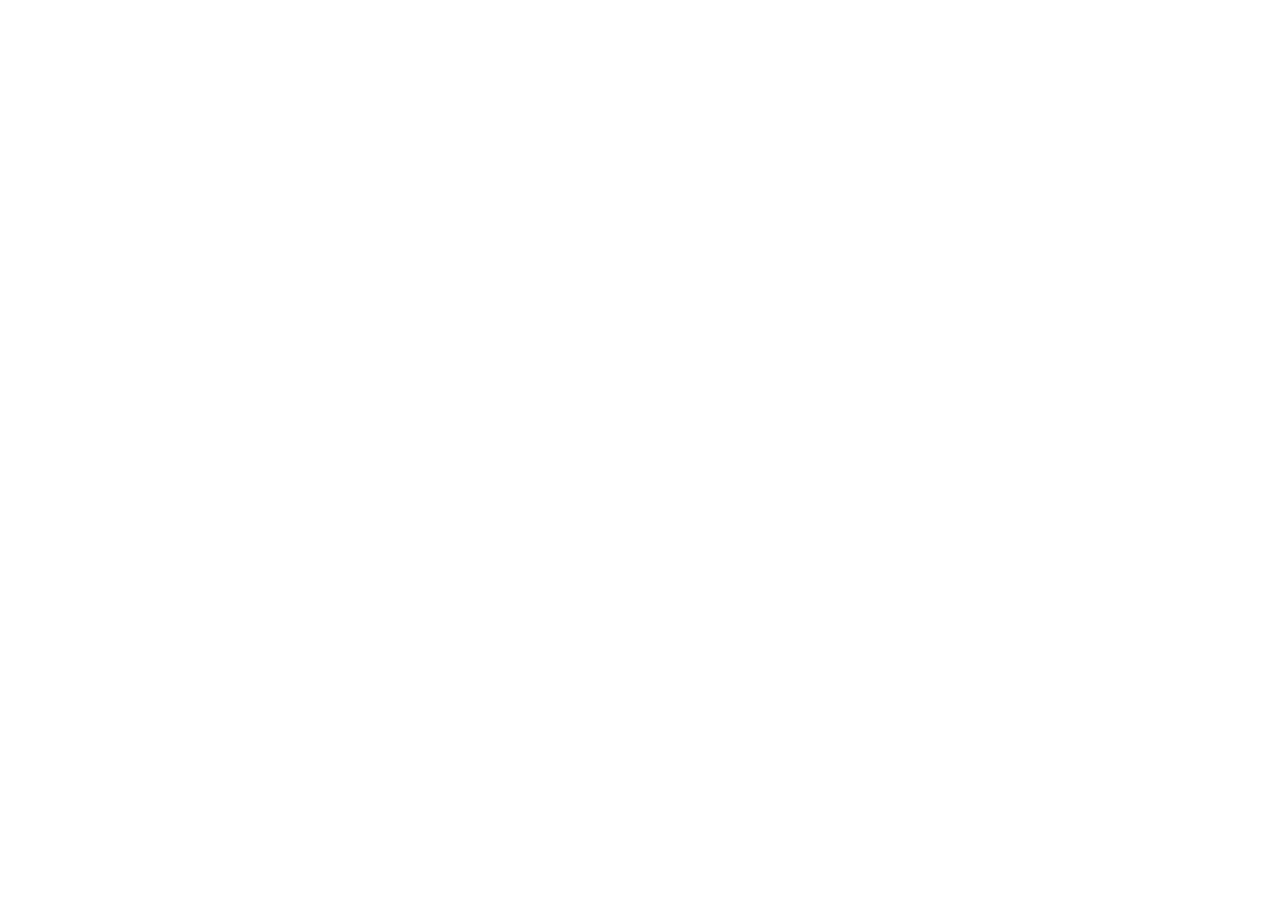
==== index.html @ 9ef81ae2 "Init : création du dépôt, arborescence des fichiers et structure  HTML de base" ====
<!DOCTYPE html>
<html lang="fr">
<head>
    <meta charset="UTF-8">
    <meta name="viewport" content="width=device-width, initial-scale=1.0">
    <title>Africonnet</title>
</head>
<body>
    
</body>
</html>
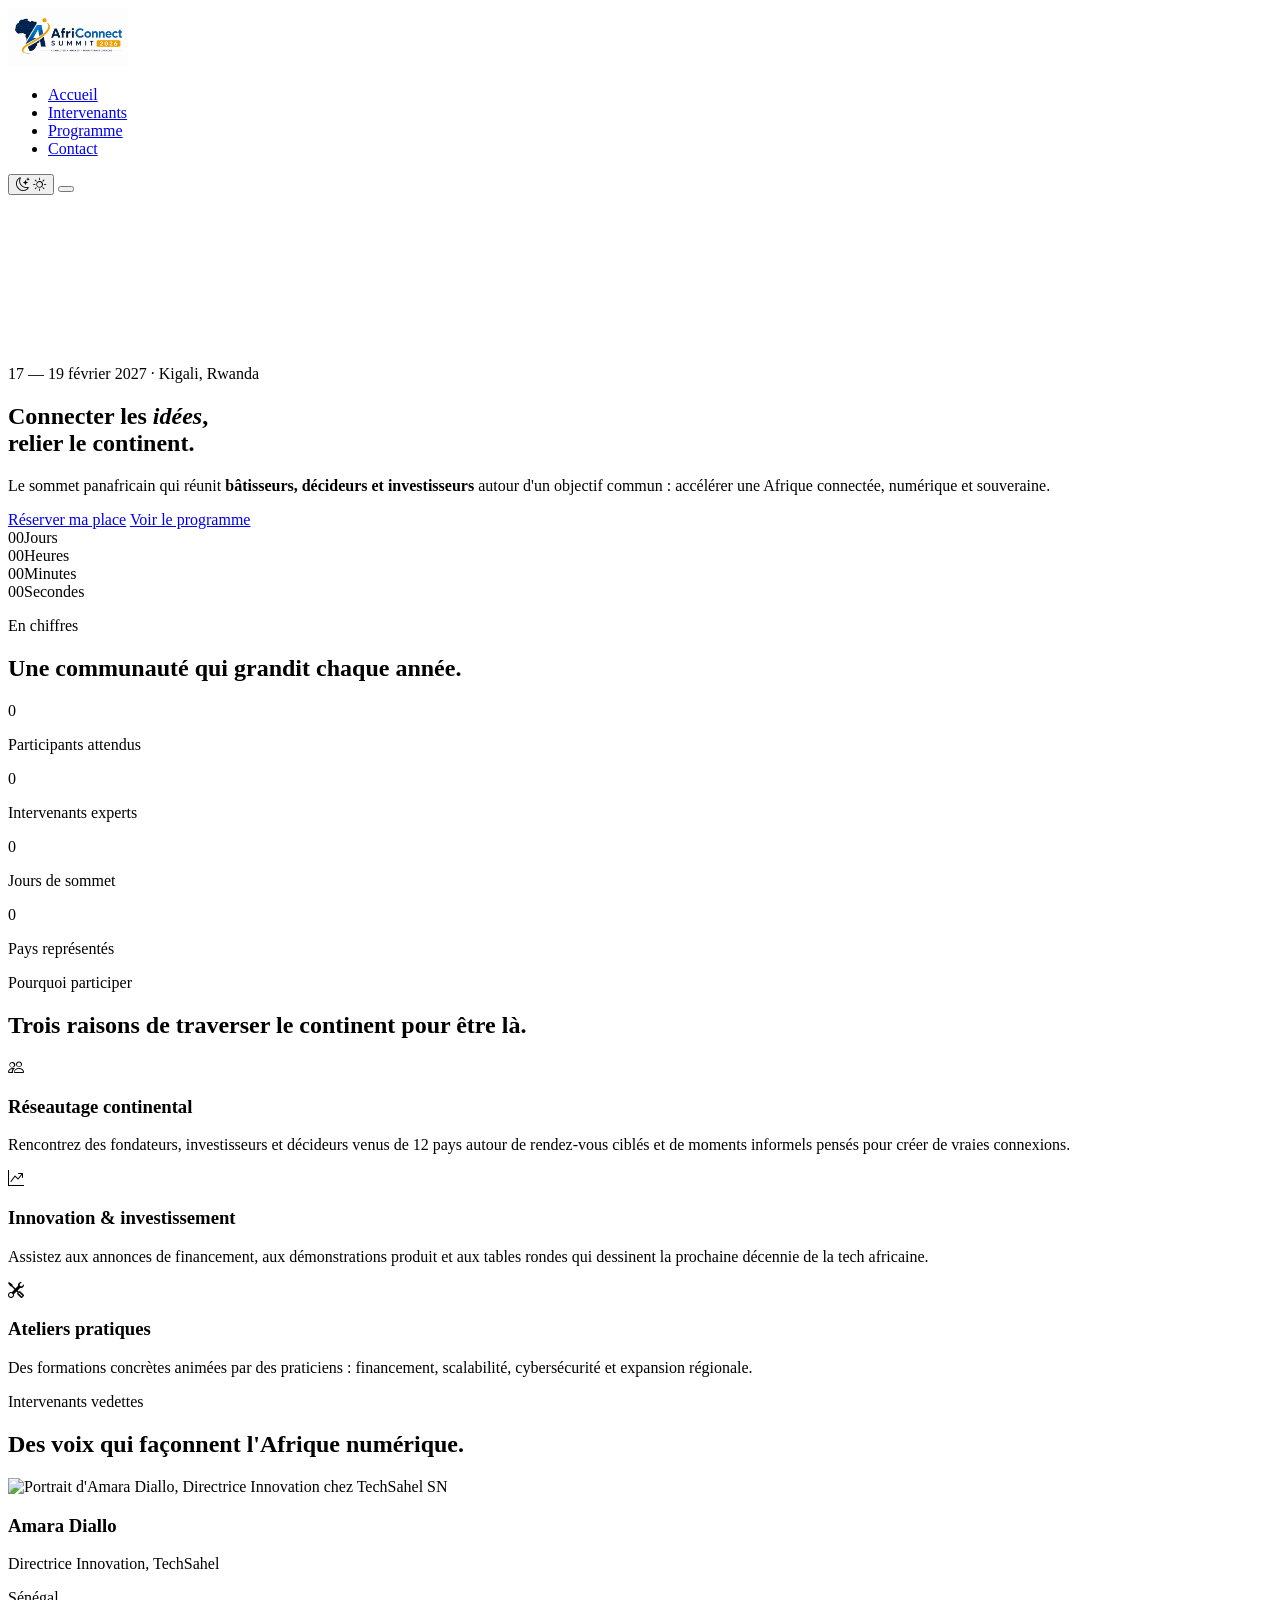
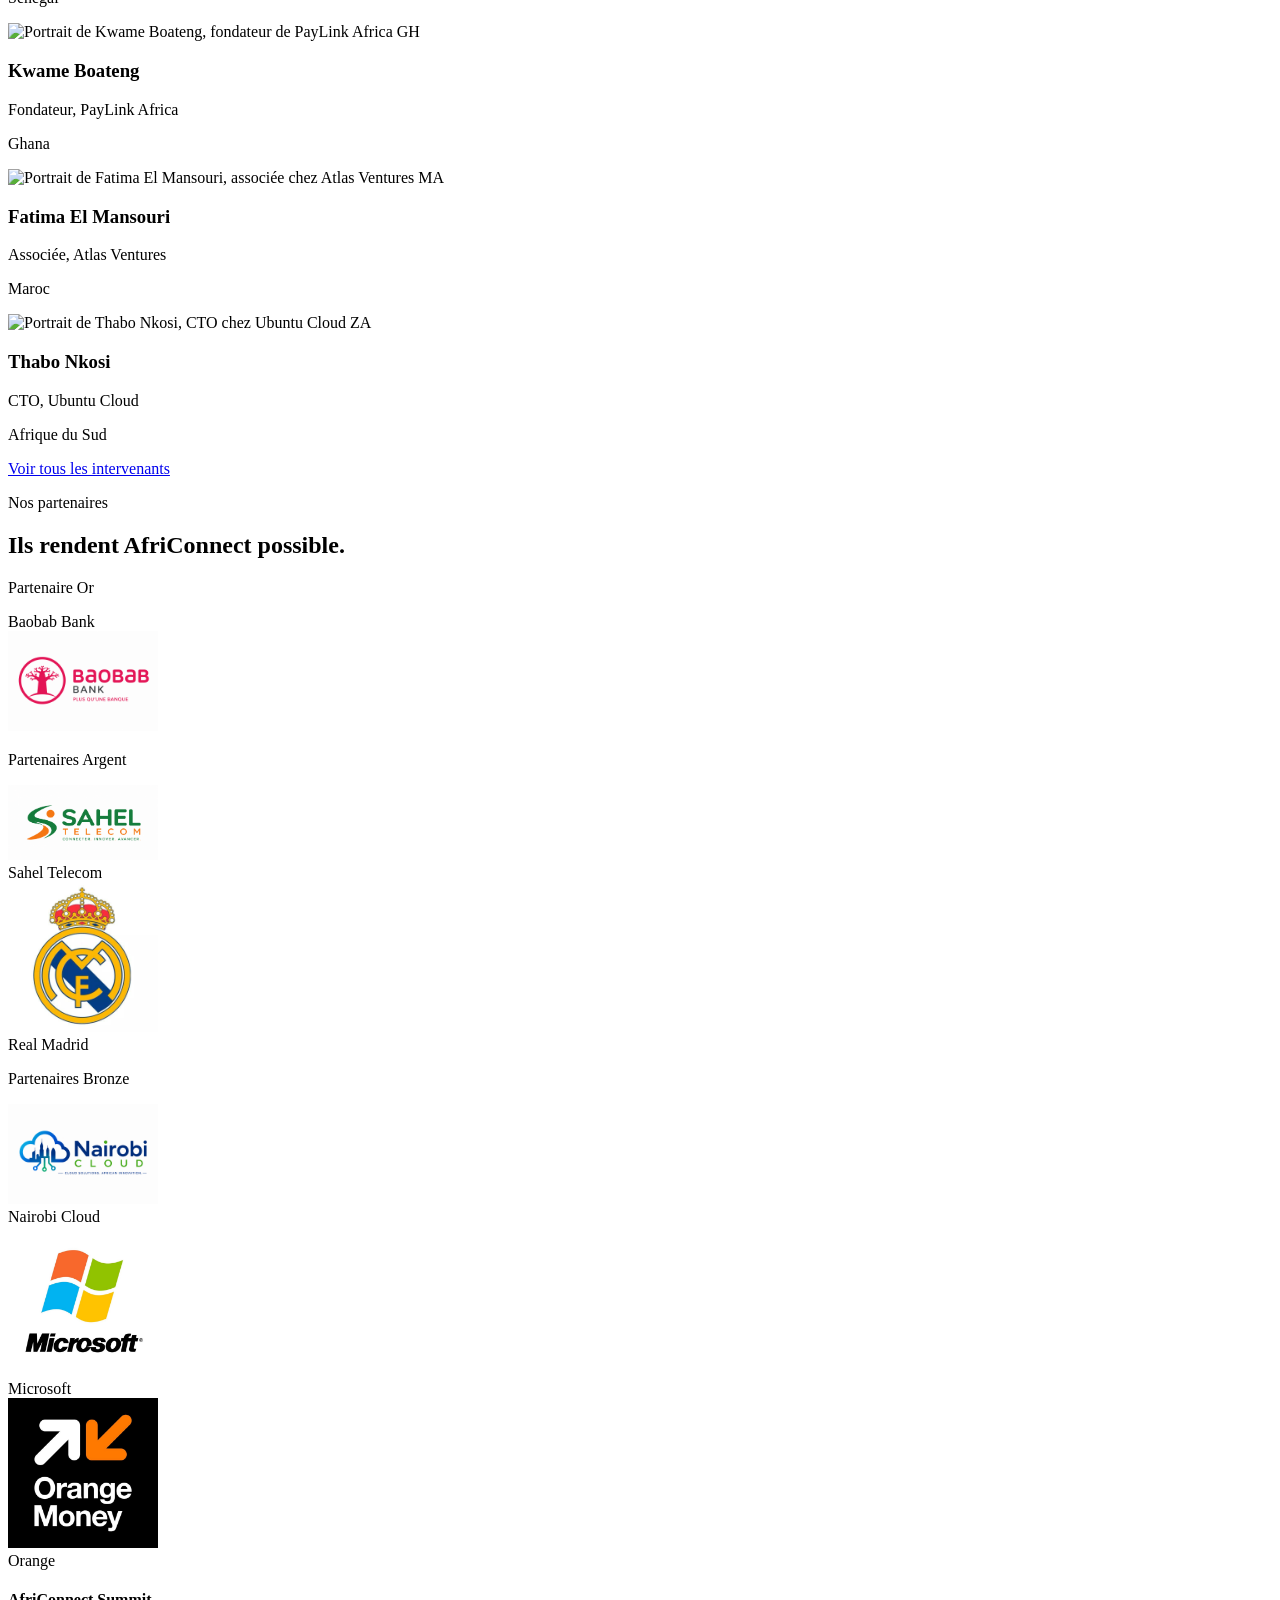
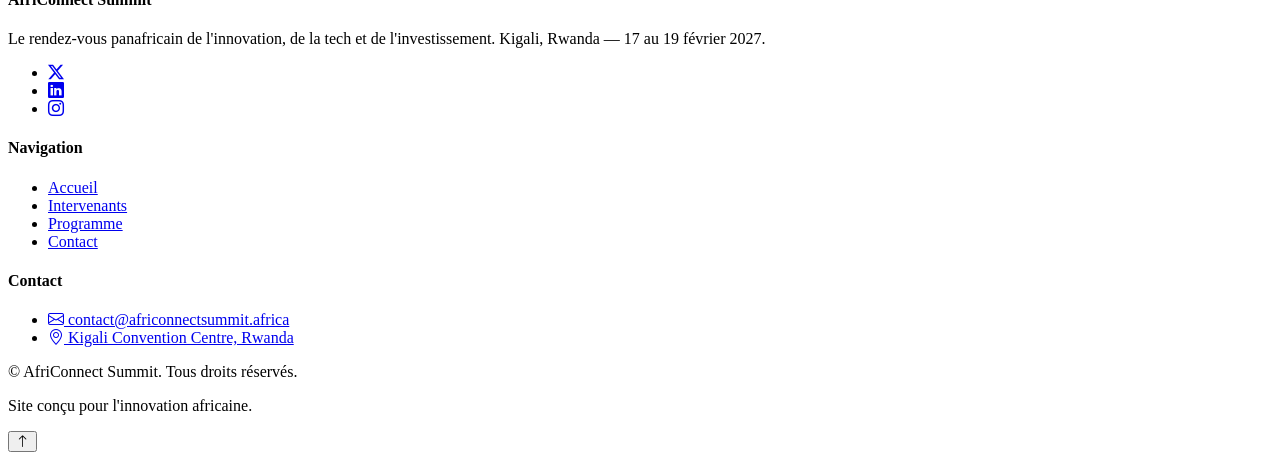
==== commit ac91d3d5: "structures des 4 pages htm" ====
--- a/index.html
+++ b/index.html
@@ -1,11 +1,288 @@
 <!DOCTYPE html>
-<html lang="fr">
+<html lang="fr" data-theme="dark">
 <head>
-    <meta charset="UTF-8">
-    <meta name="viewport" content="width=device-width, initial-scale=1.0">
-    <title>Africonnet</title>
+  <meta charset="UTF-8">
+  <meta name="viewport" content="width=device-width, initial-scale=1.0">
+  <title>AfriConnect Summit 2026 — Accueil</title>
+
+  <!-- Google Fonts : Fraunces (titres) + Inter (corps) + IBM Plex Mono (données) -->
+  <link rel="preconnect" href="https://fonts.googleapis.com">
+  <link rel="preconnect" href="https://fonts.gstatic.com" crossorigin>
+  <link href="https://fonts.googleapis.com/css2?family=Fraunces:ital,opsz,wght@0,9..144,400;0,9..144,500;0,9..144,600;0,9..144,700;1,9..144,500&family=Inter:wght@400;500;600;700&family=IBM+Plex+Mono:wght@400;500;600&display=swap" rel="stylesheet">
+
+  <!-- Bootstrap Icons (CDN) -->
+  <link rel="stylesheet" href="https://cdn.jsdelivr.net/npm/bootstrap-icons@1.11.3/font/bootstrap-icons.min.css">
+
+  <!-- Feuille de style -->
+  <link rel="stylesheet" href="css/style.css">
 </head>
 <body>
-    
+
+  <!-- ===================== HEADER / NAVIGATION ===================== -->
+  <header class="site-header">
+    <nav class="navbar" aria-label="Navigation principale">
+      <a href="index.html" class="logo"></a>
+      <img src="image/image.png" alt="logo" width="120">
+       
+      </a>
+
+      <ul class="nav-links" id="navLinks">
+        <li><a href="index.html" class="active">Accueil</a></li>
+        <li><a href="intervenants.html">Intervenants</a></li>
+        <li><a href="programme.html">Programme</a></li>
+        <li><a href="contact.html">Contact</a></li>
+      </ul>
+
+      <div class="nav-actions">
+        <button class="theme-toggle" id="themeToggle" aria-label="Basculer le mode sombre / clair">
+          <i class="bi bi-moon-stars icon-moon" aria-hidden="true"></i>
+          <i class="bi bi-sun icon-sun" aria-hidden="true"></i>
+        </button>
+        <button class="burger" id="burger" aria-label="Ouvrir le menu" aria-expanded="false">
+          <span></span><span></span><span></span>
+        </button>
+      </div>
+    </nav>
+  </header>
+
+  <main>
+    <!-- ===================== HERO ===================== -->
+    <section class="hero" id="accueil">
+      <svg id="constellation" aria-hidden="true"></svg>
+      <div class="wrap hero-grid">
+        <div class="hero-content">
+          <p class="eyebrow">17 — 19 février 2027 · Kigali, Rwanda</p>
+          <h1>Connecter les <em>idées</em>,<br>relier le continent.</h1>
+          <p class="sub">Le sommet panafricain qui réunit <strong>bâtisseurs, décideurs et investisseurs</strong> autour d'un objectif commun&nbsp;: accélérer une Afrique connectée, numérique et souveraine.</p>
+
+          <div class="cta-row">
+            <a href="#inscription" class="btn btn-primary">Réserver ma place</a>
+            <a href="programme.html" class="btn btn-ghost">Voir le programme</a>
+          </div>
+
+          <!-- Compte à rebours temps réel vers la date de la conférence -->
+          <div class="countdown" id="countdown">
+            <div class="cd-block"><span class="cd-num" id="cd-days">00</span><span class="cd-label">Jours</span></div>
+            <div class="cd-block"><span class="cd-num" id="cd-hours">00</span><span class="cd-label">Heures</span></div>
+            <div class="cd-block"><span class="cd-num" id="cd-min">00</span><span class="cd-label">Minutes</span></div>
+            <div class="cd-block"><span class="cd-num" id="cd-sec">00</span><span class="cd-label">Secondes</span></div>
+          </div>
+        </div>
+      </div>
+    </section>
+
+    <div class="signal-divider" aria-hidden="true"></div>
+
+    <!-- ===================== CHIFFRES CLÉS ===================== -->
+    <section class="stats" id="chiffres">
+      <div class="wrap">
+        <div class="section-head reveal">
+          <p class="eyebrow">En chiffres</p>
+          <h2>Une communauté qui grandit chaque année.</h2>
+        </div>
+
+        <div class="stats-grid reveal">
+          <article class="stat-card">
+            <p class="stat-num" data-target="1200" data-prefix="+">0</p>
+            <p class="stat-label">Participants attendus</p>
+          </article>
+          <article class="stat-card">
+            <p class="stat-num" data-target="48">0</p>
+            <p class="stat-label">Intervenants experts</p>
+          </article>
+          <article class="stat-card">
+            <p class="stat-num" data-target="3">0</p>
+            <p class="stat-label">Jours de sommet</p>
+          </article>
+          <article class="stat-card">
+            <p class="stat-num" data-target="12">0</p>
+            <p class="stat-label">Pays représentés</p>
+          </article>
+        </div>
+      </div>
+    </section>
+
+    <!-- ===================== POURQUOI PARTICIPER ===================== -->
+    <section class="why" id="pourquoi">
+      <div class="wrap">
+        <div class="section-head reveal">
+          <p class="eyebrow">Pourquoi participer</p>
+          <h2>Trois raisons de traverser le continent pour être là.</h2>
+        </div>
+
+        <div class="why-grid reveal">
+          <article class="why-card">
+            <div class="why-icon"><i class="bi bi-people" aria-hidden="true"></i></div>
+            <h3>Réseautage continental</h3>
+            <p>Rencontrez des fondateurs, investisseurs et décideurs venus de 12 pays autour de rendez-vous ciblés et de moments informels pensés pour créer de vraies connexions.</p>
+          </article>
+          <article class="why-card">
+            <div class="why-icon"><i class="bi bi-graph-up-arrow" aria-hidden="true"></i></div>
+            <h3>Innovation & investissement</h3>
+            <p>Assistez aux annonces de financement, aux démonstrations produit et aux tables rondes qui dessinent la prochaine décennie de la tech africaine.</p>
+          </article>
+          <article class="why-card">
+            <div class="why-icon"><i class="bi bi-tools" aria-hidden="true"></i></div>
+            <h3>Ateliers pratiques</h3>
+            <p>Des formations concrètes animées par des praticiens&nbsp;: financement, scalabilité, cybersécurité et expansion régionale.</p>
+          </article>
+        </div>
+      </div>
+    </section>
+
+    <div class="signal-divider" aria-hidden="true"></div>
+
+    <!-- ===================== INTERVENANTS VEDETTES ===================== -->
+    <section class="speakers" id="intervenants-vedettes">
+      <div class="wrap">
+        <div class="section-head reveal">
+          <p class="eyebrow">Intervenants vedettes</p>
+          <h2>Des voix qui façonnent l'Afrique numérique.</h2>
+        </div>
+
+        <div class="speakers-grid reveal">
+          <article class="speaker-card">
+            <div class="speaker-photo">
+              <img src="https://i.pravatar.cc/400?img=32" alt="Portrait d'Amara Diallo, Directrice Innovation chez TechSahel">
+              <span class="speaker-flag">SN</span>
+            </div>
+            <div class="speaker-info">
+              <h3>Amara Diallo</h3>
+              <p class="speaker-role">Directrice Innovation, TechSahel</p>
+              <p class="speaker-country">Sénégal</p>
+            </div>
+          </article>
+          <article class="speaker-card">
+            <div class="speaker-photo">
+              <img src="https://i.pravatar.cc/400?img=14" alt="Portrait de Kwame Boateng, fondateur de PayLink Africa">
+              <span class="speaker-flag">GH</span>
+            </div>
+            <div class="speaker-info">
+              <h3>Kwame Boateng</h3>
+              <p class="speaker-role">Fondateur, PayLink Africa</p>
+              <p class="speaker-country">Ghana</p>
+            </div>
+          </article>
+          <article class="speaker-card">
+            <div class="speaker-photo">
+              <img src="https://i.pravatar.cc/400?img=47" alt="Portrait de Fatima El Mansouri, associée chez Atlas Ventures">
+              <span class="speaker-flag">MA</span>
+            </div>
+            <div class="speaker-info">
+              <h3>Fatima El Mansouri</h3>
+              <p class="speaker-role">Associée, Atlas Ventures</p>
+              <p class="speaker-country">Maroc</p>
+            </div>
+          </article>
+          <article class="speaker-card">
+            <div class="speaker-photo">
+              <img src="https://i.pravatar.cc/400?img=53" alt="Portrait de Thabo Nkosi, CTO chez Ubuntu Cloud">
+              <span class="speaker-flag">ZA</span>
+            </div>
+            <div class="speaker-info">
+              <h3>Thabo Nkosi</h3>
+              <p class="speaker-role">CTO, Ubuntu Cloud</p>
+              <p class="speaker-country">Afrique du Sud</p>
+            </div>
+          </article>
+        </div>
+
+        <div class="center-cta reveal">
+          <a href="intervenants.html" class="btn btn-ghost">Voir tous les intervenants</a>
+        </div>
+      </div>
+    </section>
+
+    <div class="signal-divider" aria-hidden="true"></div>
+
+    <!-- ===================== SPONSORS ===================== -->
+    <section class="sponsors" id="sponsors">
+      <div class="wrap">
+        <div class="section-head reveal">
+          <p class="eyebrow">Nos partenaires</p>
+          <h2>Ils rendent AfriConnect possible.</h2>
+        </div>
+
+        <div class="sponsors-tiers reveal">
+          <div class="tier tier-or">
+            <p class="tier-label tier-label-or">Partenaire Or</p>
+            <div class="tier-row">
+              <article class="sponsor-chip">Baobab Bank</article>
+              <img src="image/63b1e19d-c5be-4657-a213-4eeb3ec5b411.png" alt="Baobab Bank" width="150">
+            </div>
+          </div>
+
+          <div class="tier tier-argent">
+            <p class="tier-label">Partenaires Argent</p>
+            <div class="tier-row">
+              <img src="image/sahel.png" alt="sahel" width="150">
+              <article class="sponsor-chip">Sahel Telecom</article>
+              <img src="image/Real .jpeg" alt="Real Madrid" width="150">
+              <article class="sponsor-chip">Real Madrid</article>
+            </div>
+          </div>
+
+          <div class="tier tier-bronze">
+            <p class="tier-label">Partenaires Bronze</p>
+            <div class="tier-row">
+              <img src="image/06bef856-990f-41c0-9e07-9093f6807598.png" alt="Nairobi Cloud" width="150">
+               <article class="sponsor-chip">Nairobi Cloud</article>
+               <img src="image/Real.jpeg" alt="Real" width="150 ">
+              <article class="sponsor-chip">Microsoft</article>
+              <img src="image/orange.jpeg" alt="orange" width="150">
+              <article class="sponsor-chip">Orange</article>
+            </div>
+          </div>
+        </div>
+      </div>
+    </section>
+  </main>
+
+  <!-- ===================== FOOTER ===================== -->
+  <footer class="site-footer" id="inscription">
+    <div class="wrap">
+      <div class="footer-grid">
+        <div class="footer-col">
+          <h4>AfriConnect Summit</h4>
+          <p>Le rendez-vous panafricain de l'innovation, de la tech et de l'investissement. Kigali, Rwanda — 17 au 19 février 2027.</p>
+          <ul class="socials">
+            <li><a href="#" aria-label="X / Twitter"><i class="bi bi-twitter-x" aria-hidden="true"></i></a></li>
+            <li><a href="#" aria-label="LinkedIn"><i class="bi bi-linkedin" aria-hidden="true"></i></a></li>
+            <li><a href="#" aria-label="Instagram"><i class="bi bi-instagram" aria-hidden="true"></i></a></li>
+          </ul>
+        </div>
+
+        <div class="footer-col">
+          <h4>Navigation</h4>
+          <ul>
+            <li><a href="index.html">Accueil</a></li>
+            <li><a href="intervenants.html">Intervenants</a></li>
+            <li><a href="programme.html">Programme</a></li>
+            <li><a href="contact.html">Contact</a></li>
+          </ul>
+        </div>
+
+        <div class="footer-col">
+          <h4>Contact</h4>
+          <ul>
+            <li><a href="mailto:contact@africonnectsummit.africa"><i class="bi bi-envelope" aria-hidden="true"></i> contact@africonnectsummit.africa</a></li>
+            <li><a href="contact.html"><i class="bi bi-geo-alt" aria-hidden="true"></i> Kigali Convention Centre, Rwanda</a></li>
+          </ul>
+        </div>
+      </div>
+
+      <div class="footer-bottom">
+        <p>© <span id="year"></span> AfriConnect Summit. Tous droits réservés.</p>
+        <p>Site conçu pour l'innovation africaine.</p>
+      </div>
+    </div>
+  </footer>
+
+  <button id="back-to-top" aria-label="Retour en haut">
+    <i class="bi bi-arrow-up" aria-hidden="true"></i>
+  </button>
+
+  <!-- Script unique -->
+  <script src="js/script.js"></script>
 </body>
 </html>
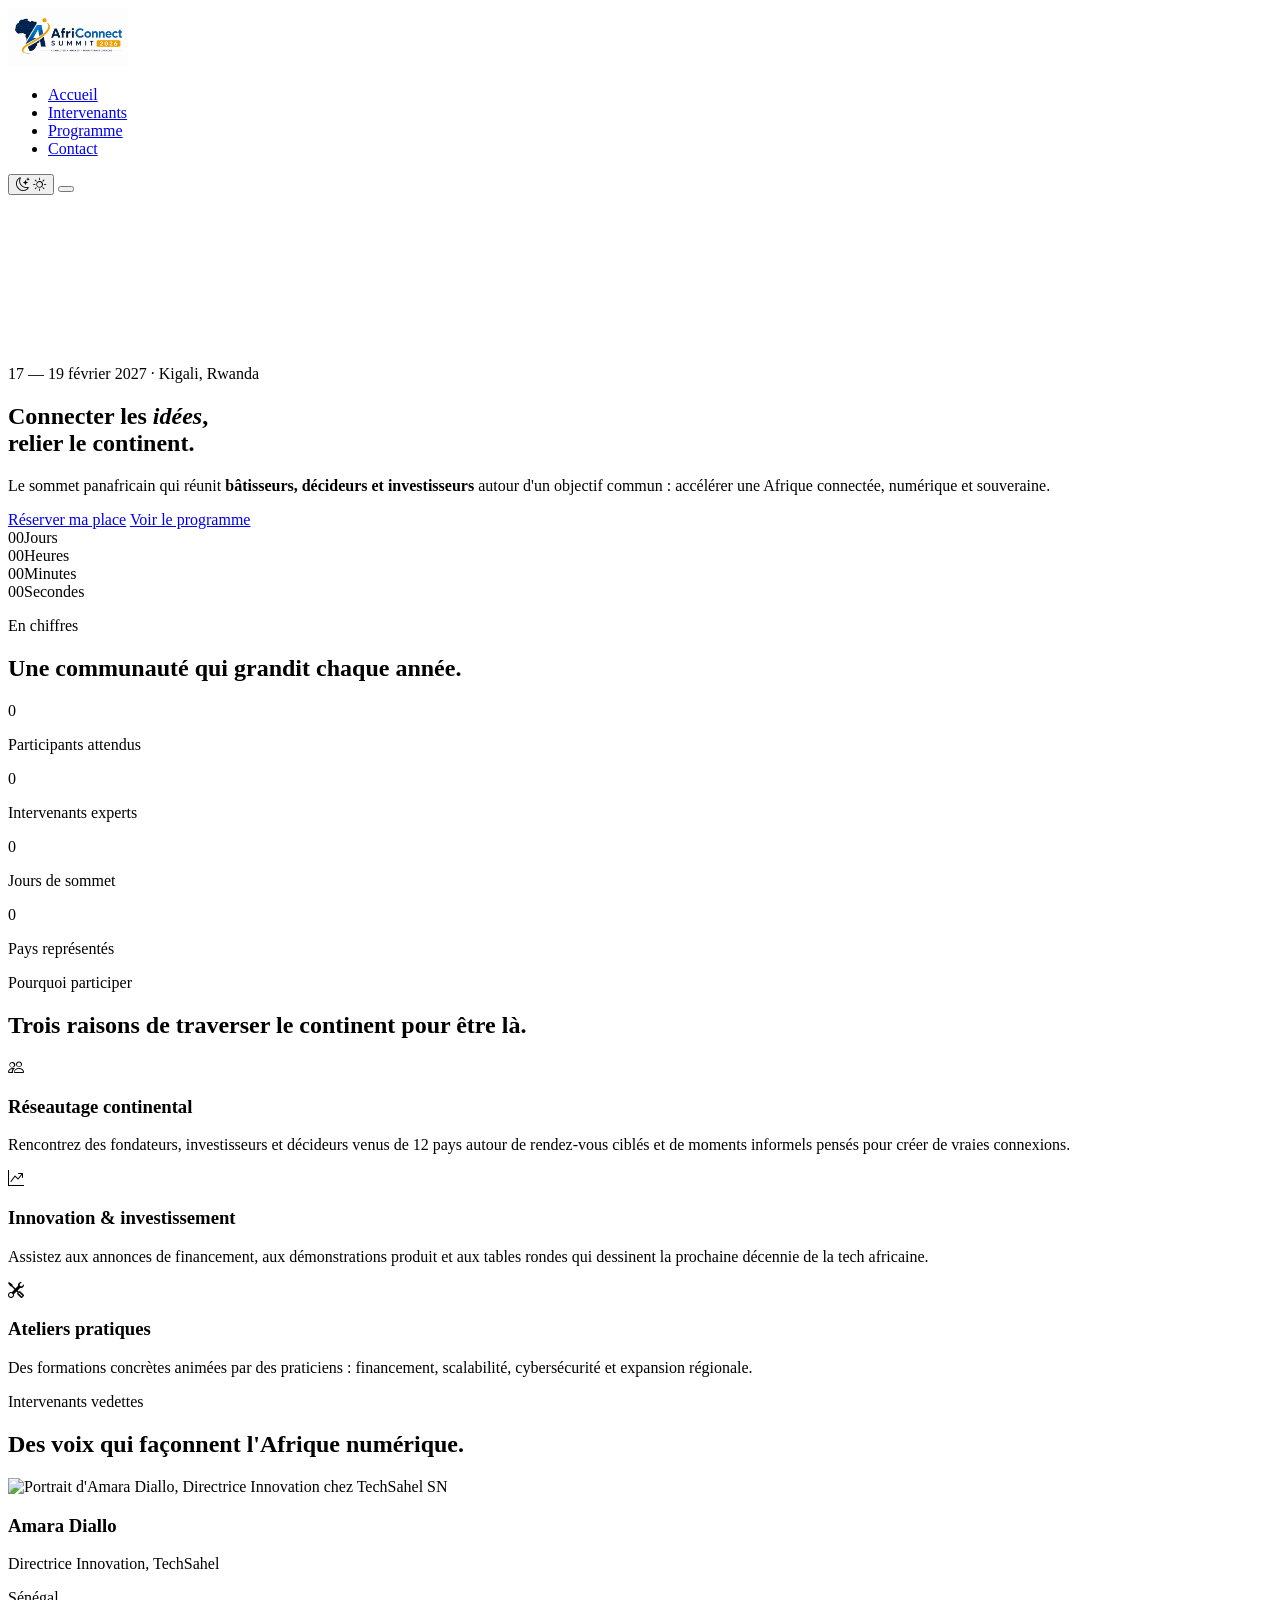
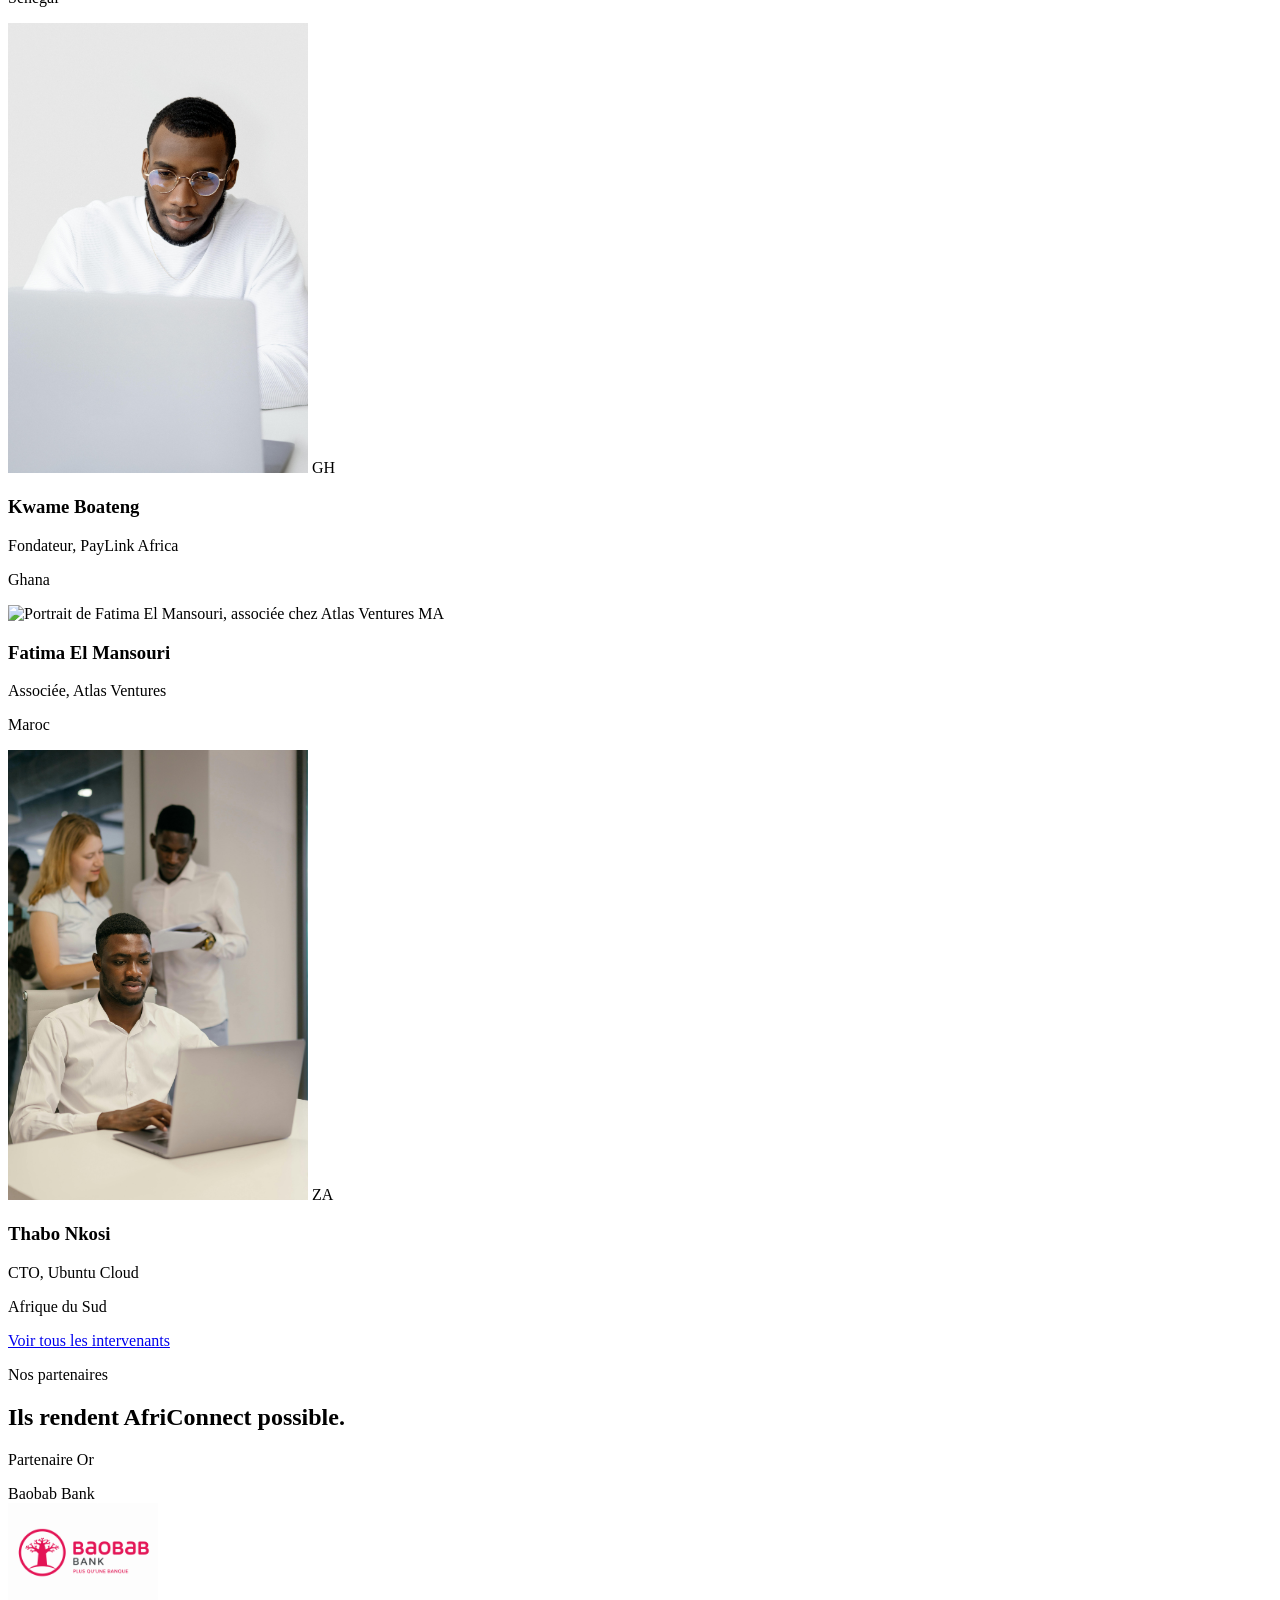
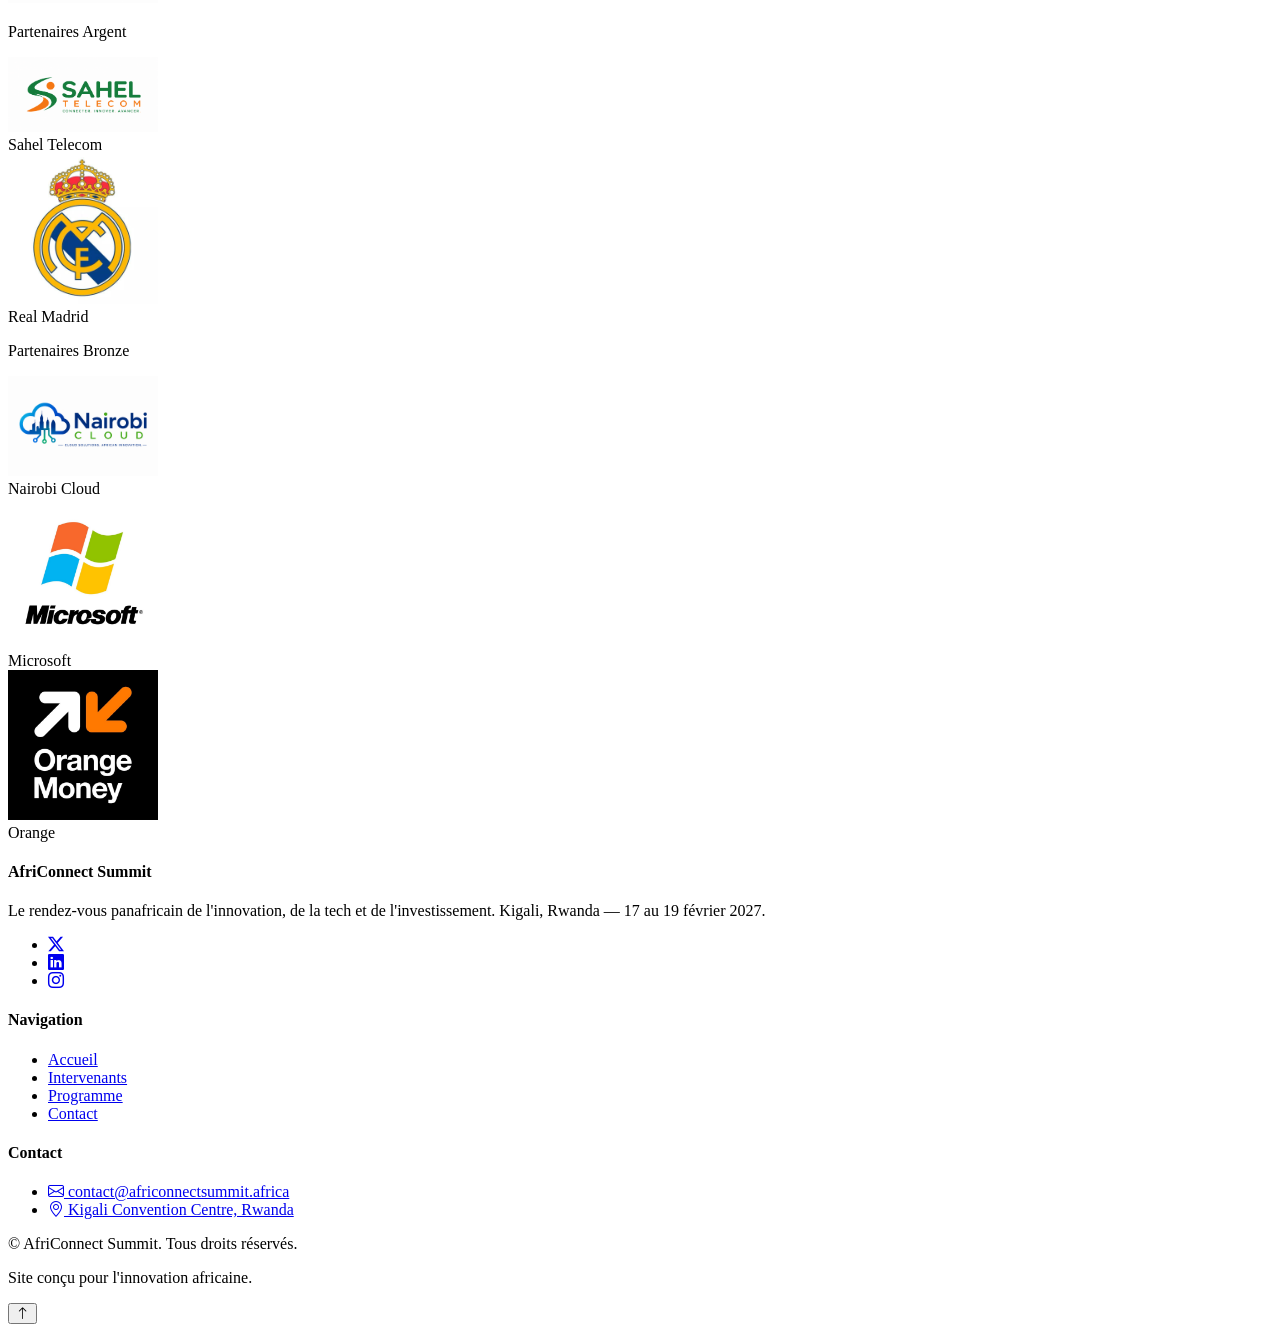
==== commit 54980983: "Structures des 4 pages html + mes modifs" ====
--- a/index.html
+++ b/index.html
@@ -154,7 +154,7 @@
           </article>
           <article class="speaker-card">
             <div class="speaker-photo">
-              <img src="https://i.pravatar.cc/400?img=14" alt="Portrait de Kwame Boateng, fondateur de PayLink Africa">
+              <img src="image/pexels-anna-nekrashevich-6801684.jpg" alt="Portrait de Kwame Boateng, fondateur de PayLink Africa" width="300">
               <span class="speaker-flag">GH</span>
             </div>
             <div class="speaker-info">
@@ -176,7 +176,7 @@
           </article>
           <article class="speaker-card">
             <div class="speaker-photo">
-              <img src="https://i.pravatar.cc/400?img=53" alt="Portrait de Thabo Nkosi, CTO chez Ubuntu Cloud">
+              <img src="image/pexels-mikhail-nilov-9301868.jpg" alt="Portrait de Thabo Nkosi, CTO chez Ubuntu Cloud" width="300">
               <span class="speaker-flag">ZA</span>
             </div>
             <div class="speaker-info">
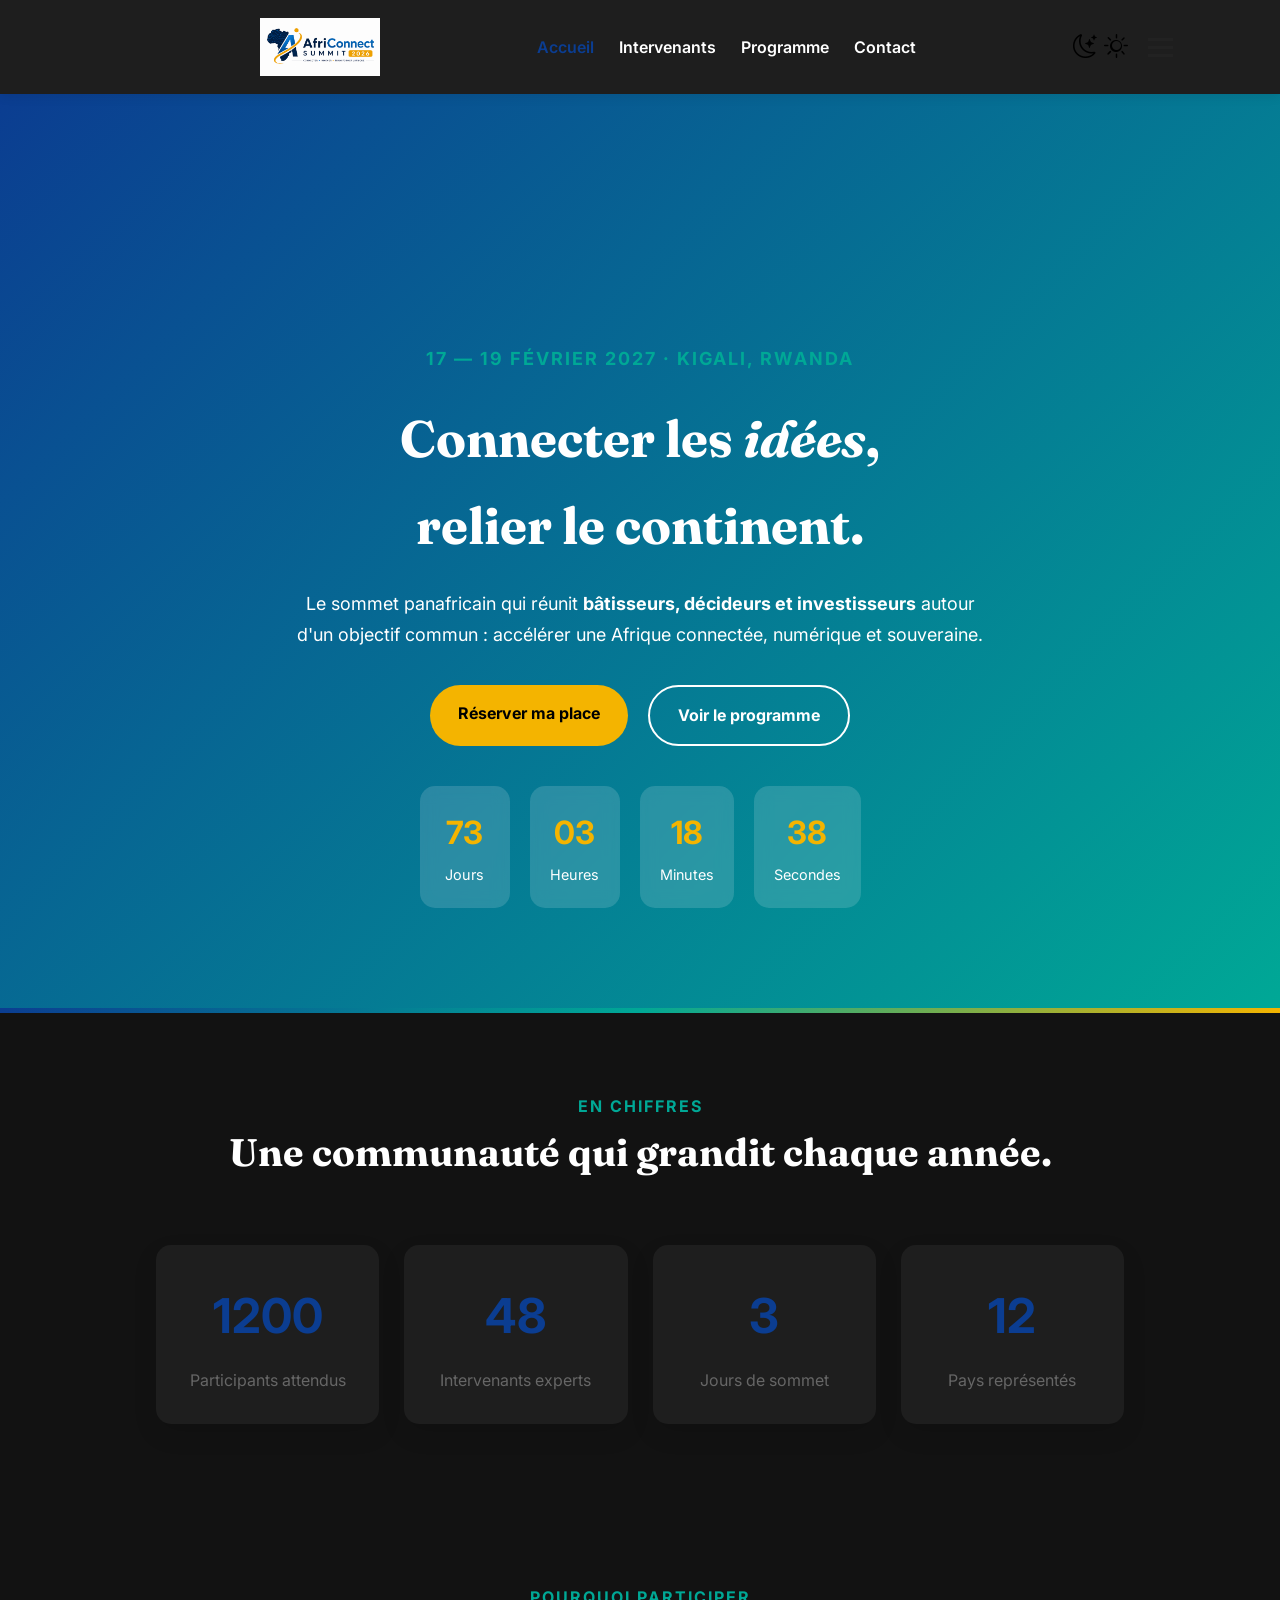
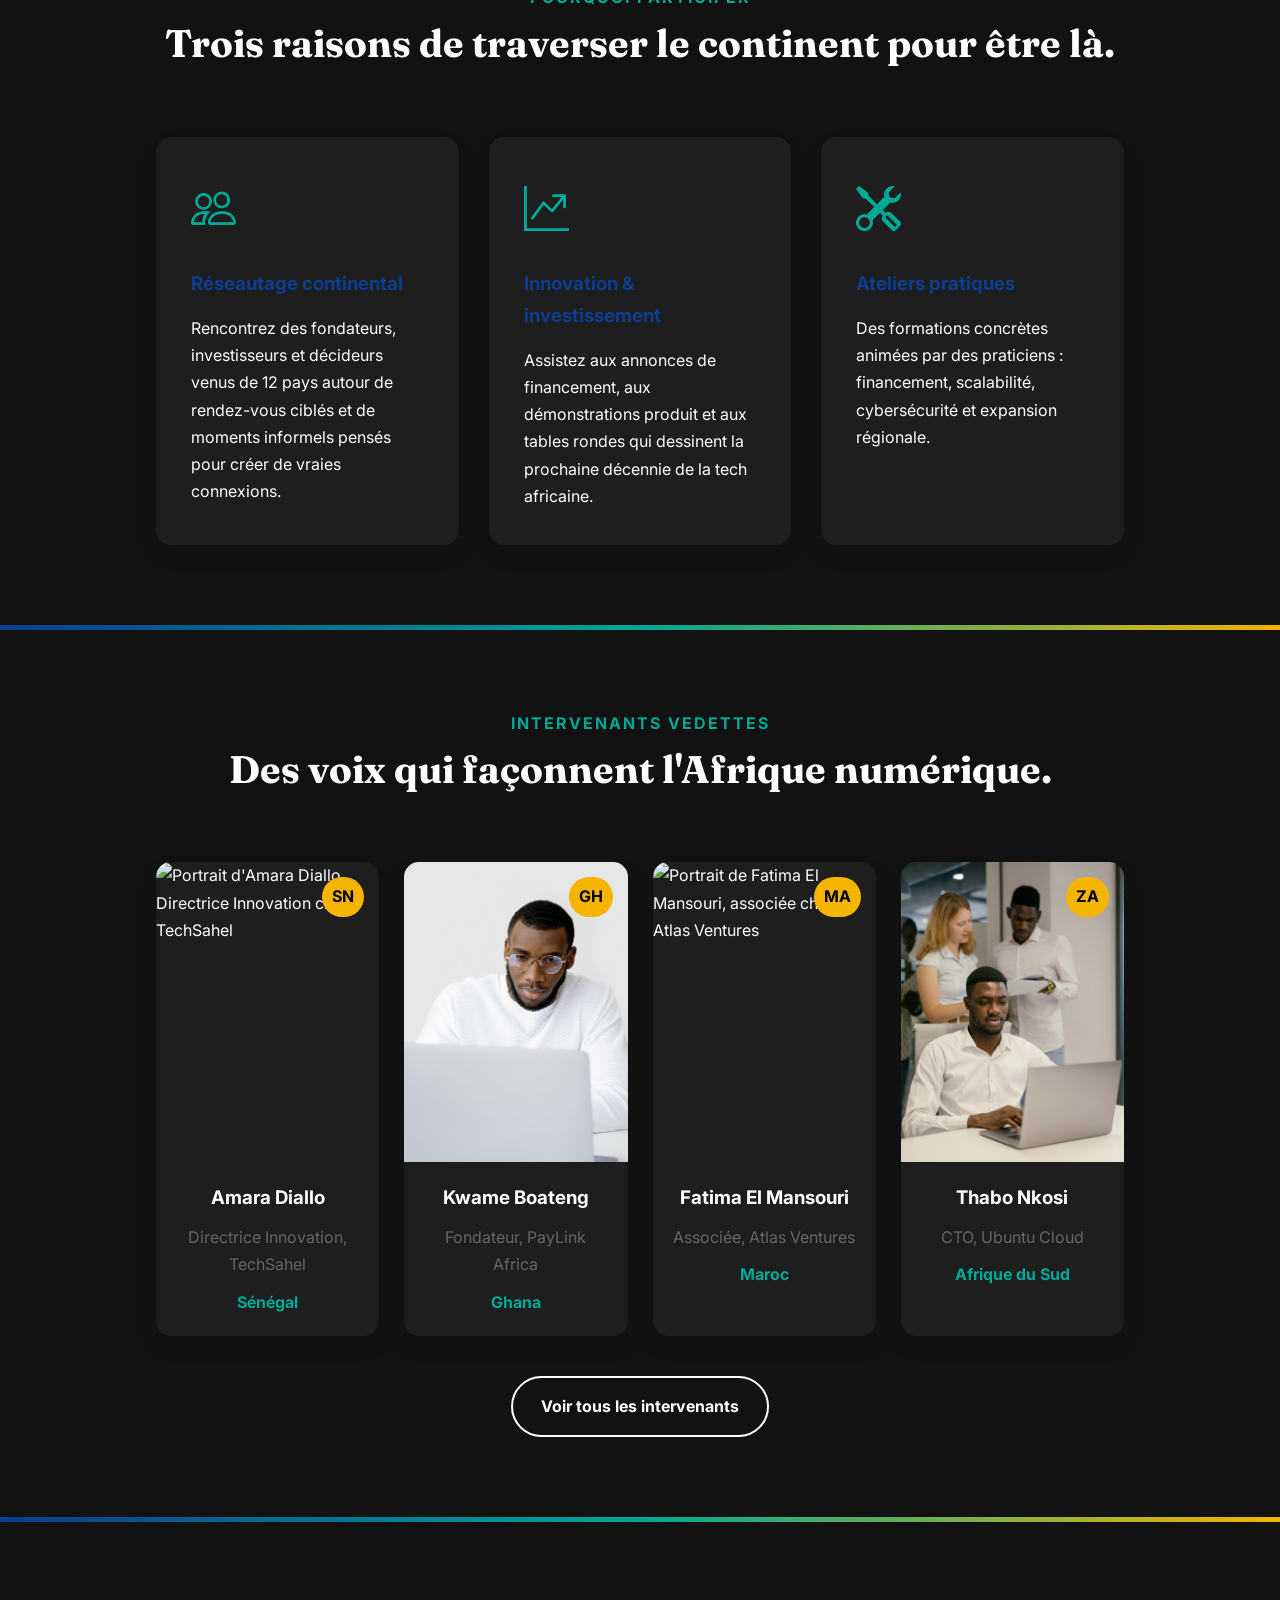
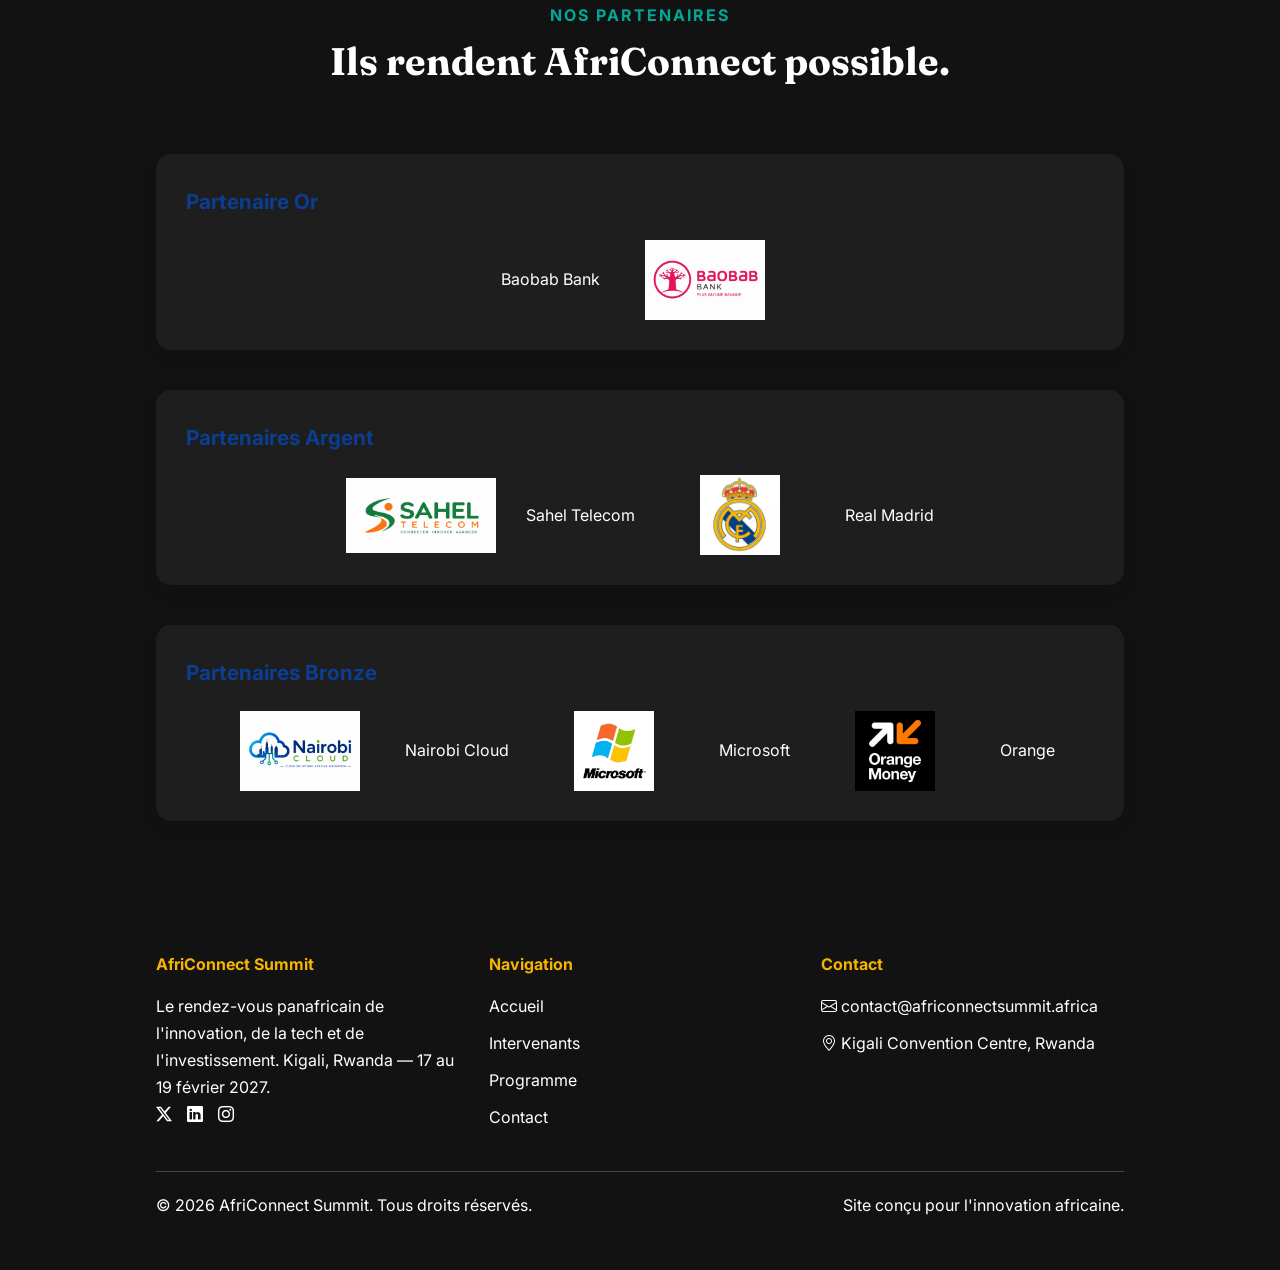
==== commit b635de25: "finalisation et optimisation du code et commentaire" ====
--- a/index.html
+++ b/index.html
@@ -15,6 +15,7 @@
 
   <!-- Feuille de style -->
   <link rel="stylesheet" href="css/style.css">
+   <script src="js/main.js"></script>
 </head>
 <body>
 
--- a/css/style.css
+++ b/css/style.css
@@ -0,0 +1,1082 @@
+
+/* VARIABLES CSS */
+
+:root{
+    --primary:#0B3D91;
+    --secondary:#F4B400;
+    --accent:#00A896;
+    --dark:#121212;
+    --light:#F8F9FA;
+    --white:#ffffff;
+    --gray:#6c757d;
+    --radius:15px;
+    --shadow:0 10px 25px rgba(0,0,0,.12);
+
+    --title-font:'Fraunces',serif;
+    --text-font:'Inter',sans-serif;
+}
+
+/* RESET */
+
+*{
+    margin:0;
+    padding:0;
+    box-sizing:border-box;
+}
+
+html{
+    scroll-behavior:smooth;
+}
+
+body{
+    font-family:var(--text-font);
+    background:var(--light);
+    color:#222;
+    line-height:1.7;
+}
+
+/* LIENS */
+
+a{
+    text-decoration:none;
+    color:inherit;
+}
+
+img{
+    max-width:100%;
+    display:block;
+}
+
+/* CONTENEUR */
+
+.wrap{
+    width:min(1200px,90%);
+    margin:auto;
+}
+
+/* HEADER */
+
+.site-header{
+    position:sticky;
+    top:0;
+    z-index:999;
+    background:rgba(255,255,255,.95);
+    backdrop-filter:blur(10px);
+    box-shadow:0 3px 10px rgba(0,0,0,.08);
+}
+
+/* NAVBAR */
+
+.navbar{
+    display:flex;
+    justify-content:space-between;
+    align-items:center;
+    padding:18px 8%;
+}
+
+.logo img,
+.nav-logo{
+    font-size:24px;
+    font-weight:bold;
+}
+
+.nav-links{
+    display:flex;
+    list-style:none;
+    gap:25px;
+}
+
+.nav-links a{
+    font-weight:600;
+    transition:.3s;
+}
+
+.nav-links a:hover,
+.nav-links .active,
+.nav-links .current{
+    color:var(--primary);
+}
+
+.nav-actions{
+    display:flex;
+    align-items:center;
+    gap:15px;
+}
+
+.theme-toggle,
+.burger,
+.hamburger{
+    border:none;
+    background:none;
+    cursor:pointer;
+    font-size:24px;
+}
+
+.burger span,
+.hamburger span{
+    display:block;
+    width:25px;
+    height:3px;
+    background:#222;
+    margin:5px;
+}
+
+/* HERO */
+
+.hero{
+    min-height:80vh;
+    display:flex;
+    flex-direction:column;
+    justify-content:center;
+    align-items:center;
+    text-align:center;
+    padding:100px 20px;
+    background:linear-gradient(135deg,#0B3D91,#00A896);
+    color:white;
+    position:relative;
+    overflow:hidden;
+}
+.hero h1{
+    font-size:3.2rem;
+    font-family:var(--title-font);
+    margin:20px 0;
+}
+
+.hero p{
+    max-width:700px;
+    font-size:18px;
+}
+
+.hero-sub{
+    margin-top:20px;
+}
+
+/* BREADCRUMB */
+
+.breadcrumb{
+    font-size:14px;
+    opacity:.9;
+}
+.breadcrumb a{
+    color:white;
+}
+
+.sep{
+    margin:0 8px;
+}
+
+/* BOUTONS */
+
+.btn,
+.btn-primary,
+.btn-ghost,
+.btn-submit{
+    display:inline-block;
+    padding:15px 28px;
+    border-radius:50px;
+    transition:.3s;
+    font-weight:bold;
+}
+
+.btn-primary,
+.btn-submit{
+    background:var(--secondary);
+    color:black;
+}
+
+.btn-primary:hover,
+.btn-submit:hover{
+    transform:translateY(-3px);
+    box-shadow:var(--shadow);
+}
+
+.btn-ghost{
+    border:2px solid white;
+    color:white;
+}
+.btn-ghost:hover{
+    background:white;
+    color:var(--primary);
+}
+/* SECTION */
+section{
+    padding:80px 8%;
+}
+
+.section-head{
+    text-align:center;
+    margin-bottom:60px;
+}
+
+.section-head h2{
+    font-size:2.4rem;
+    font-family:var(--title-font);
+}
+
+.eyebrow,
+.tag{
+    color:var(--accent);
+    font-weight:bold;
+    text-transform:uppercase;
+    letter-spacing:2px;
+}
+
+/* HERO */
+
+.hero-grid{
+    display:grid;
+    grid-template-columns:1fr;
+    align-items:center;
+    justify-items:center;
+}
+
+.hero-content{
+    max-width:850px;
+    margin:auto;
+}
+
+.cta-row{
+    display:flex;
+    justify-content:center;
+    gap:20px;
+    margin:35px 0;
+    flex-wrap:wrap;
+}
+
+/* COMPTE À REBOURS */
+
+.countdown{
+    display:flex;
+    justify-content:center;
+    gap:20px;
+    margin-top:40px;
+    flex-wrap:wrap;
+}
+
+.cd-block{
+    background:rgba(255,255,255,.15);
+    backdrop-filter:blur(8px);
+    padding:20px;
+    border-radius:15px;
+    min-width:90px;
+    text-align:center;
+}
+
+.cd-num{
+    display:block;
+    font-size:2rem;
+    font-weight:bold;
+    color:#F4B400;
+}
+
+.cd-label{
+    font-size:.9rem;
+    color:#fff;
+}
+
+/* LIGNE DE SÉPARATION */
+
+.signal-divider{
+    width:100%;
+    height:5px;
+    background:linear-gradient(to right,#0B3D91,#00A896,#F4B400);
+}
+
+/* ======================
+   STATISTIQUES
+====================== */
+
+.stats-grid{
+    display:grid;
+    grid-template-columns:repeat(4,1fr);
+    gap:25px;
+}
+
+.stat-card{
+    background:#fff;
+    padding:30px;
+    border-radius:15px;
+    text-align:center;
+    box-shadow:0 10px 25px rgba(0,0,0,.10);
+    transition:.3s;
+}
+
+.stat-card:hover{
+    transform:translateY(-8px);
+}
+
+.stat-num{
+    font-size:3rem;
+    font-weight:bold;
+    color:#0B3D91;
+}
+
+.stat-label{
+    margin-top:10px;
+    color:#666;
+}
+
+/* ======================
+   POURQUOI PARTICIPER
+====================== */
+
+.why-grid{
+    display:grid;
+    grid-template-columns:repeat(3,1fr);
+    gap:30px;
+}
+
+.why-card{
+    background:#fff;
+    padding:35px;
+    border-radius:15px;
+    box-shadow:0 10px 20px rgba(0,0,0,.10);
+    transition:.3s;
+}
+
+.why-card:hover{
+    transform:translateY(-8px);
+}
+
+.why-icon{
+    font-size:45px;
+    color:#00A896;
+    margin-bottom:20px;
+}
+
+.why-card h3{
+    margin-bottom:15px;
+    color:#0B3D91;
+}
+
+/* ======================
+   INTERVENANTS VEDETTES
+====================== */
+
+.speakers-grid{
+    display:grid;
+    grid-template-columns:repeat(4,1fr);
+    gap:25px;
+}
+
+.speaker-card{
+    background:#fff;
+    border-radius:15px;
+    overflow:hidden;
+    box-shadow:0 10px 20px rgba(0,0,0,.10);
+    transition:.3s;
+}
+
+.speaker-card:hover{
+    transform:translateY(-8px);
+}
+
+.speaker-photo{
+    position:relative;
+}
+
+.speaker-photo img{
+    width:100%;
+    height:300px;
+    object-fit:cover;
+}
+
+.speaker-flag{
+    position:absolute;
+    top:15px;
+    right:15px;
+    background:#F4B400;
+    color:#000;
+    padding:6px 10px;
+    border-radius:30px;
+    font-weight:bold;
+}
+
+.speaker-info{
+    padding:20px;
+    text-align:center;
+}
+
+.speaker-role{
+    color:#666;
+    margin:10px 0;
+}
+
+.speaker-country{
+    color:#00A896;
+    font-weight:bold;
+}
+
+.center-cta{
+    text-align:center;
+    margin-top:40px;
+}
+
+
+.sponsors-tiers{
+    display:flex;
+    flex-direction:column;
+    gap:40px;
+}
+
+.tier{
+    background:#fff;
+    padding:30px;
+    border-radius:15px;
+    box-shadow:0 8px 20px rgba(0,0,0,.08);
+}
+
+.tier-label{
+    font-size:1.3rem;
+    font-weight:bold;
+    margin-bottom:20px;
+    color:#0B3D91;
+}
+
+.tier-row{
+    display:flex;
+    justify-content:center;
+    align-items:center;
+    flex-wrap:wrap;
+    gap:30px;
+}
+
+.tier-row img{
+    width:150px;
+    height:80px;
+    object-fit:contain;
+    transition:.3s;
+}
+
+.tier-row img:hover{
+    transform:scale(1.08);
+}
+/* ANIMATION */
+
+.reveal{
+    opacity:1;
+    transform:translateY(0);
+    transition:.8s;
+}
+
+
+.contact-columns{
+
+    display:grid;
+    grid-template-columns:1fr 1fr;
+    gap:40px;
+
+}
+
+
+
+.contact-form-col{
+
+    background:var(--white);
+
+    padding:35px;
+
+    border-radius:var(--radius);
+
+    box-shadow:var(--shadow);
+
+}
+
+
+
+.form-group{
+
+    margin-bottom:20px;
+
+}
+
+
+
+.form-group label{
+
+    display:block;
+
+    font-weight:bold;
+
+    margin-bottom:8px;
+
+}
+
+
+
+input,
+select,
+textarea{
+
+    width:100%;
+
+    padding:14px;
+
+    border:1px solid #ddd;
+
+    border-radius:10px;
+
+    font-family:var(--text-font);
+
+}
+
+
+
+textarea{
+
+    min-height:150px;
+
+}
+
+
+
+input:focus,
+select:focus,
+textarea:focus{
+
+    outline:none;
+
+    border-color:var(--primary);
+
+}
+
+
+
+.field-error{
+
+    color:red;
+
+    font-size:.9rem;
+
+}
+
+
+
+.success-message{
+
+    color:var(--accent);
+
+    font-weight:bold;
+
+}
+
+
+
+
+/* INFORMATIONS CONTACT */
+
+
+.contact-info-col{
+
+    display:flex;
+
+    flex-direction:column;
+
+    gap:20px;
+
+}
+
+
+
+.map-frame{
+
+    height:300px;
+
+    border-radius:15px;
+
+    overflow:hidden;
+
+}
+
+
+
+.map-frame iframe{
+
+    width:100%;
+
+    height:100%;
+
+    border:0;
+
+}
+
+
+
+/* =====================
+            FAQ
+===================== */
+
+
+.faq-list{
+
+    max-width:900px;
+
+    margin:auto;
+
+}
+
+
+
+.faq-item{
+
+    background:var(--white);
+
+    margin-bottom:15px;
+
+    border-radius:12px;
+
+    box-shadow:var(--shadow);
+
+    overflow:hidden;
+
+}
+
+
+
+.faq-item input{
+
+    display:none;
+
+}
+
+
+
+.faq-item label{
+
+    display:block;
+
+    padding:20px;
+
+    cursor:pointer;
+
+    font-weight:bold;
+
+    color:var(--primary);
+
+}
+
+
+
+.faq-answer{
+
+    max-height:0;
+
+    overflow:hidden;
+
+    padding:0 20px;
+
+    transition:.4s;
+
+}
+
+
+
+.faq-item input:checked ~ .faq-answer{
+
+    max-height:200px;
+
+}
+
+
+
+/* =====================
+          FOOTER
+===================== */
+
+
+.site-footer{
+
+    background:var(--dark);
+
+    color:white;
+
+    padding:50px 8%;
+
+}
+
+
+
+.footer-grid{
+
+    display:grid;
+
+    grid-template-columns:repeat(3,1fr);
+
+    gap:30px;
+
+}
+
+
+
+.footer-col h4{
+
+    color:var(--secondary);
+
+    margin-bottom:15px;
+
+}
+
+
+
+.footer-col ul{
+
+    list-style:none;
+
+}
+
+
+
+.footer-col li{
+
+    margin-bottom:10px;
+
+}
+
+
+
+.socials{
+
+    display:flex;
+
+    gap:15px;
+
+}
+
+
+
+.footer-bottom{
+
+    margin-top:30px;
+
+    padding-top:20px;
+
+    border-top:1px solid #444;
+
+    display:flex;
+
+    justify-content:space-between;
+
+}
+
+
+
+/* =====================
+       MODE SOMBRE
+===================== */
+
+
+[data-theme="dark"] body{
+
+    background:#121212;
+
+    color:white;
+
+}
+
+
+
+[data-theme="dark"] .site-header{
+
+    background:#1e1e1e;
+
+}
+
+
+
+[data-theme="dark"] .stat-card,
+[data-theme="dark"] .why-card,
+[data-theme="dark"] .speaker-card,
+[data-theme="dark"] .tier,
+[data-theme="dark"] .info-card,
+[data-theme="dark"] .contact-form-col,
+[data-theme="dark"] .faq-item{
+
+    background:#1e1e1e;
+
+    color:white;
+
+}
+
+
+
+[data-theme="dark"] input,
+[data-theme="dark"] select,
+[data-theme="dark"] textarea{
+
+    background:#2a2a2a;
+
+    color:white;
+
+}
+
+#back-to-top{
+
+    position:fixed;
+
+    bottom:25px;
+
+    right:25px;
+
+    width:45px;
+
+    height:45px;
+
+    border:none;
+
+    border-radius:50%;
+
+    background:var(--primary);
+
+    color:white;
+
+    cursor:pointer;
+
+}
+
+
+@media(max-width:992px){
+
+
+    .stats-grid{
+
+        grid-template-columns:repeat(2,1fr);
+
+    }
+
+
+    .speakers-grid{
+
+        grid-template-columns:repeat(2,1fr);
+
+    }
+
+
+    .contact-columns{
+
+        grid-template-columns:1fr;
+
+    }
+
+
+    .footer-grid{
+
+        grid-template-columns:1fr 1fr;
+
+    }
+
+}
+
+
+
+@media(max-width:768px){
+
+
+    .navbar{
+
+        flex-wrap:wrap;
+
+    }
+
+
+    .nav-links{
+
+        display:none;
+
+        width:100%;
+
+        flex-direction:column;
+
+        text-align:center;
+
+    }
+
+
+    .nav-links.show{
+
+        display:flex;
+
+    }
+
+
+
+    .hero h1{
+
+        font-size:2rem;
+
+    }
+
+
+
+    .stats-grid,
+    .why-grid,
+    .speakers-grid,
+    .footer-grid{
+
+        grid-template-columns:1fr;
+
+    }
+
+
+
+    .contact-columns{
+
+        grid-template-columns:1fr;
+
+    }
+
+
+
+    .schedule{
+
+        display:block;
+
+        overflow-x:auto;
+
+    }
+
+
+
+    .theme-grid{
+
+        grid-template-columns:1fr;
+
+    }
+
+}
+
+
+
+@media(max-width:375px){
+
+
+    section{
+
+        padding:50px 20px;
+
+    }
+
+
+
+    .btn{
+
+        width:100%;
+
+        text-align:center;
+
+    }
+
+
+
+    .hero h1{
+
+        font-size:1.7rem;
+
+    }
+
+}
+
+
+.tabbar {
+  display: flex;
+  justify-content: flex-start;
+  gap: 1rem;
+  margin-bottom: 1.5rem;
+}
+.tab-btn {
+  padding: 0.6rem 1.2rem;
+  border: none;
+  background: transparent;
+  color: #475569;
+  font-weight: 600;
+  font-size: 0.95rem;
+  cursor: pointer;
+  border-radius: 50px;
+  transition: all 0.3s ease;
+}
+.tab-btn .num {
+  font-weight: 700;
+  margin-right: 4px;
+}
+.tab-btn.active {
+  background:#1a9d8f;
+  color: white;
+  padding: 0.6rem 1.4rem;
+}
+
+
+.day-caption {
+  font-size: 1.1rem;
+  font-weight: 600;
+  margin-bottom: 1.5rem;
+  color: #1e293b;
+}
+
+.schedule {
+  width: 100%;
+  border-collapse: collapse;
+  font-size: 0.95rem;
+}
+.schedule thead {
+  display: none; 
+}
+.schedule tbody tr {
+  border-bottom: 1px solid #e2e8f0;
+}
+.schedule td {
+  padding: 1rem 0.5rem;
+  vertical-align: top;
+}
+
+.schedule .hour {
+  font-weight: 700;
+  color: #1a9d8f;
+  white-space: nowrap;
+  width: 110px;
+}
+
+.schedule .session {
+  font-weight: 600;
+  color: #1e293b;
+}
+.schedule .session small {
+  display: block;
+  font-weight: 400;
+  font-size: 0.85rem;
+  color: #64748b;
+  margin-top: 3px;
+}
+.schedule td:nth-child(3),
+.schedule td:nth-child(4) {
+  color: #475569;
+  font-size: 0.9rem;
+}
+.filter-bar {
+  display: flex;
+  gap: 0.8rem;
+  flex-wrap: wrap;
+  margin: 2rem 0;
+}
+
+.filter-bar button {
+  padding: 0.6rem 1.4rem;
+  border: 2px solid #d1d5db; 
+  background: white;
+  color: #475569;
+  border-radius: 50px; 
+  font-weight: 600;
+  font-size: 0.9rem;
+  cursor: pointer;
+  transition: all 0.3s ease;
+}
+
+.filter-bar button:hover {
+  border-color: #1a9d8f; 
+  color: #1a9d8f;
+}
+
+.filter-bar button.active {
+  background: #1a9d8f; 
+  color: white;
+  border-color: #1a9d8f;
+  box-shadow: 0 4px 12px rgba(26, 157, 143, 0.3);
+}
